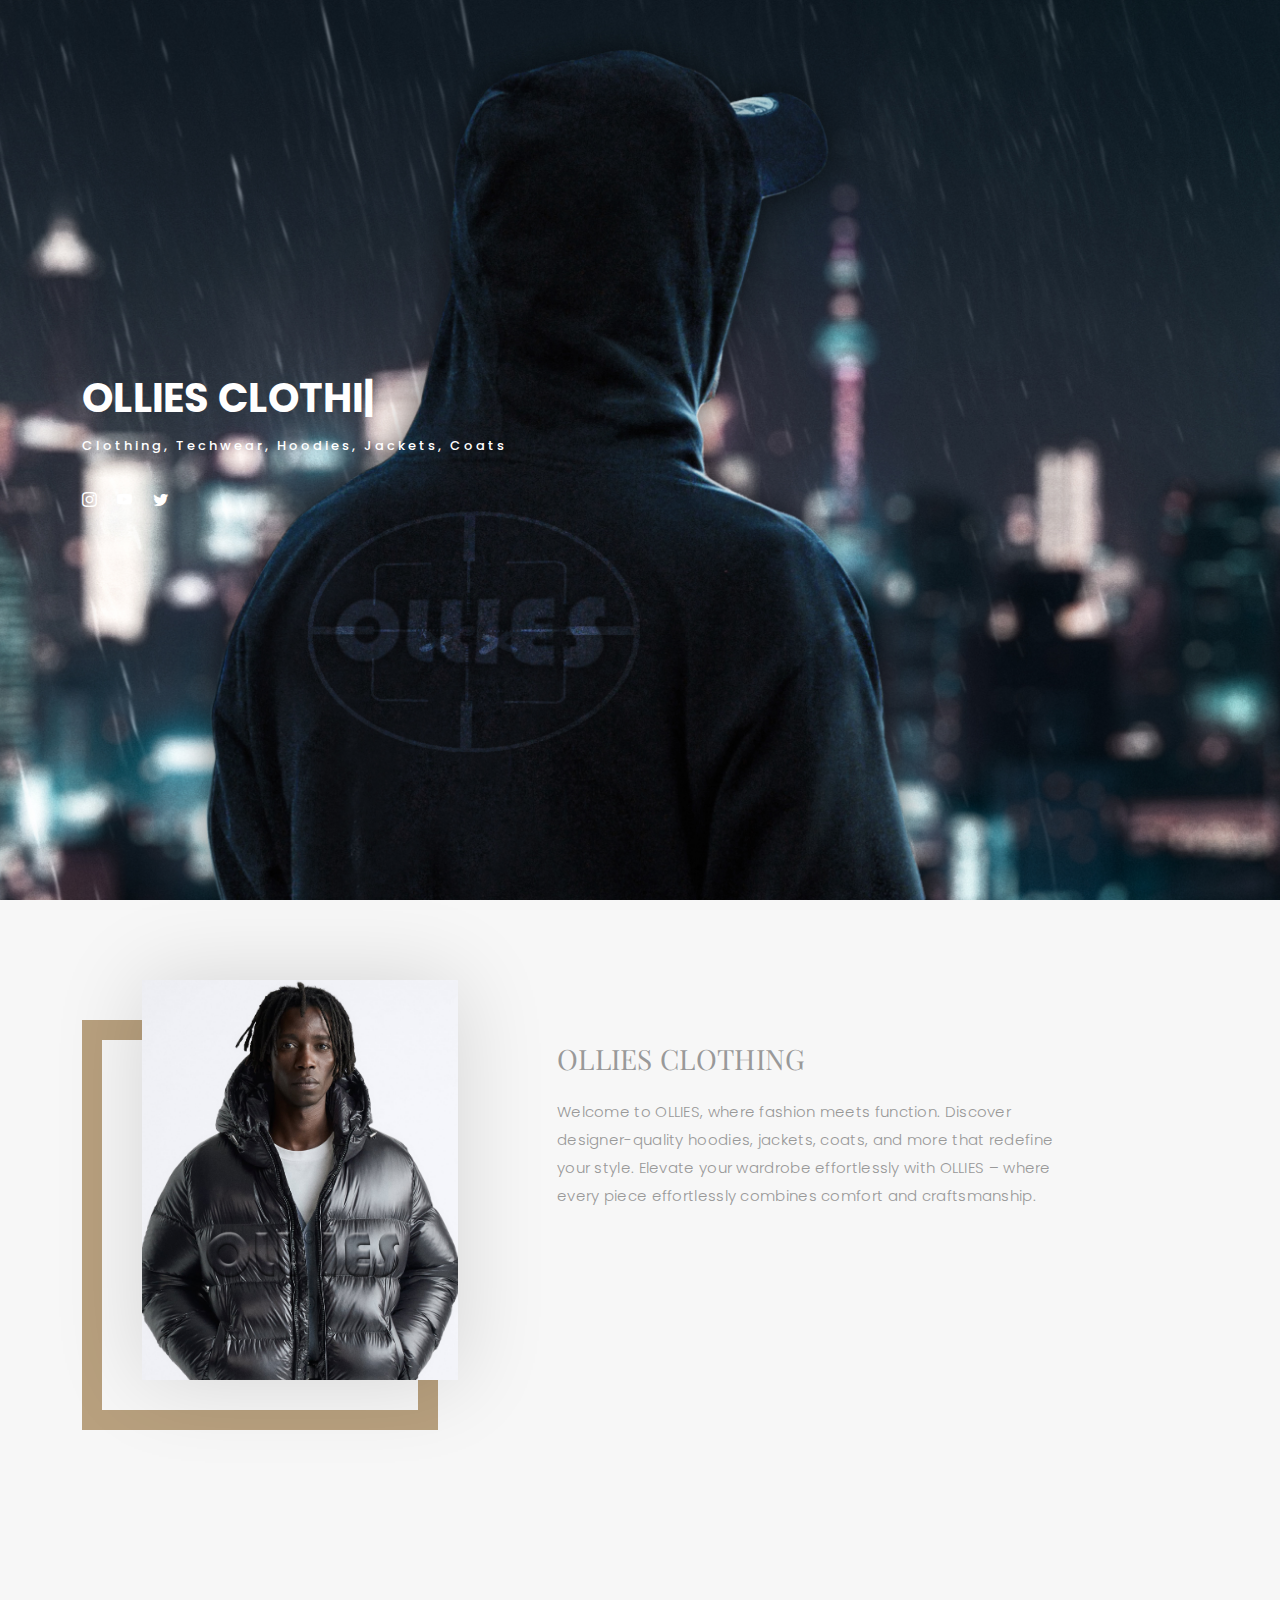
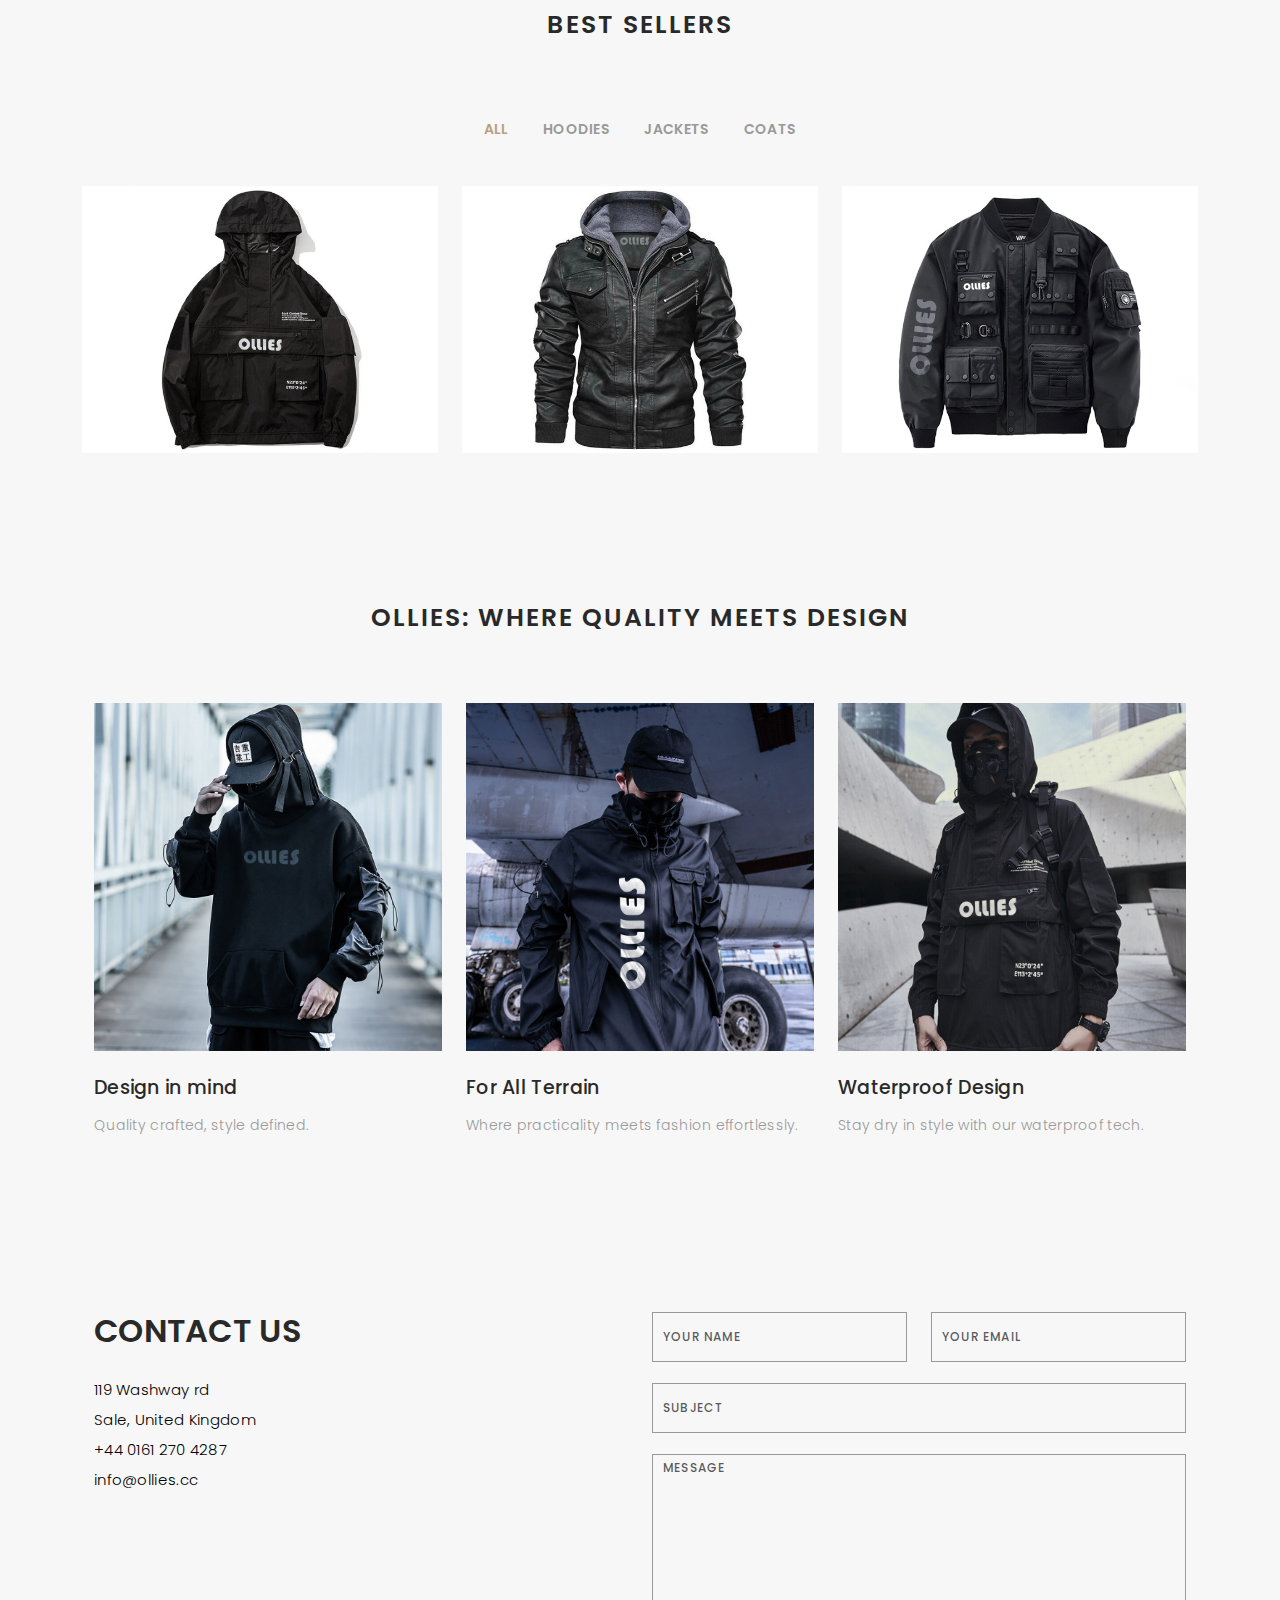
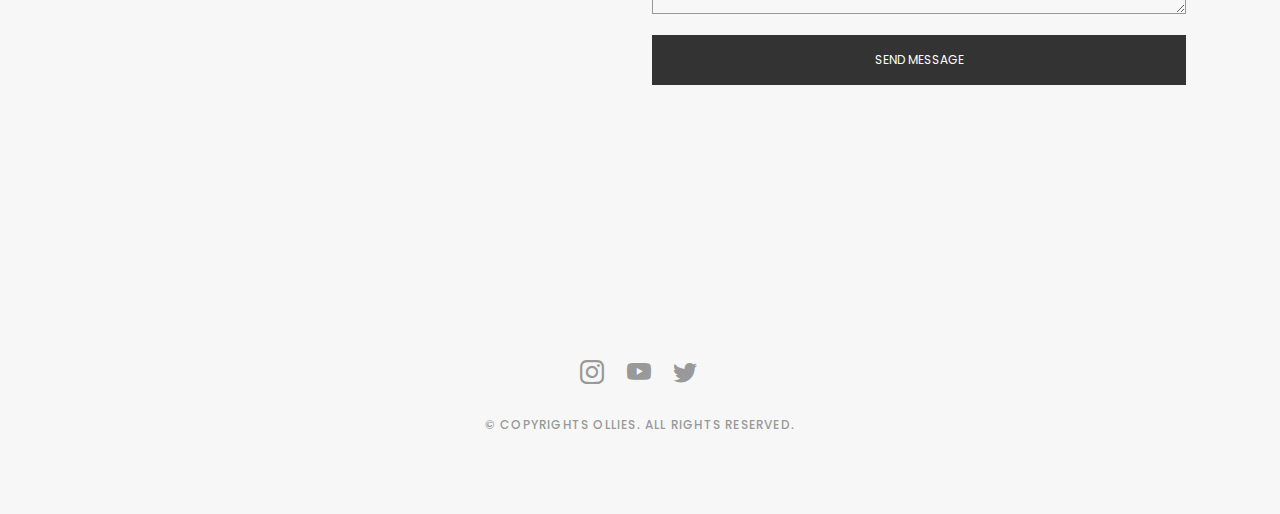
==== olliesco.html @ 20054f81 "olliesco webpage" ====
<!DOCTYPE html>
<html lang="en">

<head>
  <meta charset="utf-8">
  <meta content="width=device-width, initial-scale=1.0" name="viewport">

  <title>OLLIES Clothing</title>
  <meta content="" name="description">
  <meta content="" name="keywords">

  <!-- Favicons -->
  <link href="assets/img/favicon.png" rel="icon">
  <link href="assets/img/apple-touch-icon.png" rel="apple-touch-icon">

  <!-- Google Fonts -->
  <link href="https://fonts.googleapis.com/css?family=Poppins:300,300i,400,400i,500,500i,600,600i,700,700i|Playfair+Display:400,400i,500,500i,600,600i,700,700i,900,900i" rel="stylesheet">

  <!-- Vendor CSS Files -->
  <link href="assets/vendor/bootstrap/css/bootstrap.min.css" rel="stylesheet">
  <link href="assets/vendor/bootstrap-icons/bootstrap-icons.css" rel="stylesheet">
  <link href="assets/vendor/boxicons/css/boxicons.min.css" rel="stylesheet">
  <link href="assets/vendor/glightbox/css/glightbox.min.css" rel="stylesheet">
  <link href="assets/vendor/swiper/swiper-bundle.min.css" rel="stylesheet">

  <!-- Template Main CSS File -->
  <link href="assets/css/style.css" rel="stylesheet">

  <!-- =======================================================
  * Template Name: Folio
  * Updated: Jan 09 2024 with Bootstrap v5.3.2
  * Template URL: https://bootstrapmade.com/folio-bootstrap-portfolio-template/
  * Author: BootstrapMade.com
  * License: https://bootstrapmade.com/license/
  ======================================================== -->
</head>

<body>

  <!-- ======= Header ======= -->
  <header id="header" class="fixed-top ">
    <div class="container d-flex align-items-center justify-content-between">

      <a href="index.html" class="logo"><img src="assets/img/logo.png" alt="" class="img-fluid"></a>
      <!-- Uncomment below if you prefer to use an text logo -->
      <!-- <h1 class="logo"><a href="index.html">Folio</a></h1> -->

      <nav id="navbar" class="navbar">
        <ul>
          <li><a class="nav-link scrollto active" href="#hero">Home</a></li>
          <li><a class="nav-link scrollto" href="#about">About</a></li>
          <li><a class="nav-link  scrollto" href="#portfolio">Best Sellers</a></li>
          <li><a class="nav-link  scrollto" href="#journal">Designs</a></li>
          <li class="dropdown"><a href="#"><span>Products</span> <i class="bi bi-chevron-down"></i></a>
            <ul>
              <li><a href="#">HOODIES</a></li>
              <li><a href="#">JACKETS</a></li>
              <li><a href="#">COATS</a></li>
              <li><a href="#">SHIRTS</a></li>
            </ul>
          </li>
          <li><a class="nav-link scrollto" href="#contact">Contact</a></li>
        </ul>
        <i class="bi bi-list mobile-nav-toggle"></i>
      </nav><!-- .navbar -->

    </div>
  </header><!-- End Header -->

  <!-- ======= Hero Section ======= -->
  <div id="hero" class="home">

    <div class="container">
      <div class="hero-content">
        <h1>OLLIES <span class="typed" data-typed-items="Clothing, Techwear, Hoodies, Jackets, Coats"></span></h1>
        <p>Clothing, Techwear, Hoodies, Jackets, Coats</p>

        <ul class="list-unstyled list-social">
          <li><a href="https://www.instagram.com/ollies/"><i class="bi bi-instagram"></i></a></li>
          <li><a href="https://www.youtube.com/@OllieSHB"><i class="bi bi-youtube"></i></a></li>
          <li><a href="https://www.twitter.com/OLLIES/"><i class="bi bi-twitter"></i></a></li>
        </ul>
      </div>
    </div>
  </div><!-- End Hero -->

  <main id="main">

    <!-- ======= About Section ======= -->
    <div id="about" class="paddsection">
      <div class="container">
        <div class="row justify-content-between">

          <div class="col-lg-4 ">
            <div class="div-img-bg">
              <div class="about-img">
                <img src="assets/img/me.jpg" class="img-responsive" alt="me">
              </div>
            </div>
          </div>

          <div class="col-lg-7">
            <div class="about-descr">

              <p class="p-heading">OLLIES CLOTHING </p>
              <p class="separator">Welcome to OLLIES, where fashion meets function. Discover designer-quality hoodies, jackets, coats, and more that redefine your style. Elevate your wardrobe effortlessly with OLLIES – where every piece effortlessly combines comfort and craftsmanship.</p>

            </div>

          </div>
        </div>
      </div>
    </div><!-- End About Section -->

    <!-- ======= Services Section ======= -->
    <div id="services">
      

    <!-- ======= Portfolio Section ======= -->
    <div id="portfolio" class="paddsection">

      <div class="container">
        <div class="section-title text-center">
          <h2>BEST SELLERS</h2>
        </div>
      </div>

      <div class="container">

        <div class="row">
          <div class="col-lg-12 d-flex justify-content-center">
            <ul id="portfolio-flters">
              <li data-filter="*" class="filter-active">All</li>
              <li data-filter=".filter-app">Hoodies</li>
              <li data-filter=".filter-card">Jackets</li>
              <li data-filter=".filter-web">Coats</li>
            </ul>
          </div>
        </div>

        <div class="row portfolio-container">

          <div class="col-lg-4 col-md-6 portfolio-item filter-app">
            <img src="assets/img/portfolio/portfolio-1.jpg" class="img-fluid" alt="">
            <div class="portfolio-info">
              <h4>OLLIES WINTER TECH HOODIE</h4>
              <p>HOODIE</p>
              <a href="assets/img/portfolio/portfolio-1.jpg" data-gallery="portfolioGallery" class="portfolio-lightbox preview-link" title="App 1"><i class="bx bx-plus"></i></a>
              <a href="portfolio-details.html" class="details-link" title="More Details"><i class="bx bx-link"></i></a>
            </div>
          </div>

          <div class="col-lg-4 col-md-6 portfolio-item filter-web">
            <img src="assets/img/portfolio/portfolio-2.jpg" class="img-fluid" alt="">
            <div class="portfolio-info">
              <h4>OLLIES CYBER NIGHT JACKET</h4>
              <p>JACKET</p>
              <a href="assets/img/portfolio/portfolio-2.jpg" data-gallery="portfolioGallery" class="portfolio-lightbox preview-link" title="Web 3"><i class="bx bx-plus"></i></a>
              <a href="portfolio-details.html" class="details-link" title="More Details"><i class="bx bx-link"></i></a>
            </div>
          </div>

          <div class="col-lg-4 col-md-6 portfolio-item filter-app">
            <img src="assets/img/portfolio/portfolio-3.jpg" class="img-fluid" alt="">
            <div class="portfolio-info">
              <h4>OLLIES ALL TERRAIN COAT "ATC"</h4>
              <p>COAT</p>
              <a href="assets/img/portfolio/portfolio-3.jpg" data-gallery="portfolioGallery" class="portfolio-lightbox preview-link" title="App 2"><i class="bx bx-plus"></i></a>
              <a href="portfolio-details.html" class="details-link" title="More Details"><i class="bx bx-link"></i></a>
            </div>
          </div>

          <div class="col-lg-4 col-md-6 portfolio-item filter-card">

          </div>

          <div class="col-lg-4 col-md-6 portfolio-item filter-web">

          </div>

          <div class="col-lg-4 col-md-6 portfolio-item filter-app">

          </div>

    </div><!-- End Portfolio Section -->

    <!-- ======= Journal Section ======= -->
    <div id="journal" class="text-left paddsection">

      <div class="container">
        <div class="section-title text-center">
          <h2>OLLIES: Where Quality Meets Design</h2>
        </div>
      </div>

      <div class="container">
        <div class="journal-block">
          <div class="row">

            <div class="col-lg-4 col-md-6">
              <div class="journal-info">

                <a href="#"><img src="assets/img/blog-post-2.png" class="img-responsive" alt="img"></a>

                <div class="journal-txt">

                  <h4><a href="#">Design in mind</a></h4>
                  <p class="separator">Quality crafted, style defined.
                  </p>

                </div>

              </div>
            </div>

            <div class="col-lg-4 col-md-6">
              <div class="journal-info">

                <a href="#"><img src="assets/img/blog-post-1.png" class="img-responsive" alt="img"></a>

                <div class="journal-txt">

                  <h4><a href="#">For All Terrain</a></h4>
                  <p class="separator">Where practicality meets fashion effortlessly.
                  </p>

                </div>

              </div>
            </div>

            <div class="col-lg-4 col-md-6">
              <div class="journal-info">

                <a href="#"><img src="assets/img/blog-post-3.png" class="img-responsive" alt="img"></a>

                <div class="journal-txt">

                  <h4><a href="#">Waterproof Design</a></h4>
                  <p class="separator">Stay dry in style with our waterproof tech.
                  </p>

                </div>

              </div>
            </div>

          </div>
        </div>
      </div>

    </div><!-- End Journal Section -->

    <!-- ======= Contact Section ======= -->
    <div id="contact" class="paddsection">
      <div class="container">
        <div class="contact-block1">
          <div class="row">

            <div class="col-lg-6">
              <div class="contact-contact">

                <h2 class="mb-30">CONTACT US</h2>

                <ul class="contact-details">
                  <li><span>119 Washway rd</span></li>
                  <li><span>Sale, United Kingdom</span></li>
                  <li><span>+44 0161 270 4287</span></li>
                  <li><span>info@ollies.cc</span></li>
                </ul>

              </div>
            </div>

            <div class="col-lg-6">
              <form action="forms/contact.php" method="post" role="form" class="php-email-form">
                <div class="row gy-3">

                  <div class="col-lg-6">
                    <div class="form-group contact-block1">
                      <input type="text" name="name" class="form-control" id="name" placeholder="Your Name" required>
                    </div>
                  </div>

                  <div class="col-lg-6">
                    <div class="form-group">
                      <input type="email" class="form-control" name="email" id="email" placeholder="Your Email" required>
                    </div>
                  </div>

                  <div class="col-lg-12">
                    <div class="form-group">
                      <input type="text" class="form-control" name="subject" id="subject" placeholder="Subject" required>
                    </div>
                  </div>

                  <div class="col-lg-12">
                    <div class="form-group">
                      <textarea class="form-control" name="message" placeholder="Message" required></textarea>
                    </div>
                  </div>

                  <div class="col-lg-12">
                    <div class="loading">Loading</div>
                    <div class="error-message"></div>
                    <div class="sent-message">Your message has been sent. Thank you!</div>
                  </div>

                  <div class="mt-0">
                    <input type="submit" class="btn btn-defeault btn-send" value="Send message">
                  </div>

                </div>
              </form>
            </div>
          </div>
        </div>
      </div>
    </div><!-- End Contact Section -->

  </main><!-- End #main -->

  <!-- ======= Footer ======= -->
  <div id="footer" class="text-center">
    <div class="container">
      <div class="socials-media text-center">

        <ul class="list-unstyled">
          <li><a href="https://www.instagram.com/ollies.cc/"><i class="bi bi-instagram"></i></a></li>
          <li><a href="https://www.youtube.com/@OllieSHB"><i class="bi bi-youtube"></i></a></li>
          <li><a href="https://www.twitter.com/OLLIES/"><i class="bi bi-twitter"></i></a></li>
        </ul>

      </div>

      <p>&copy; Copyrights OLLIES. All rights reserved.</p>

      <div class="credits">
        <!--
        All the links in the footer should remain intact.
        You can delete the links only if you purchased the pro version.
        Licensing information: https://bootstrapmade.com/license/
        Purchase the pro version with working PHP/AJAX contact form: https://bootstrapmade.com/buy/?theme=Folio
      -->
        
      </div>

    </div>
  </div><!-- End Footer -->

  <a href="#" class="back-to-top d-flex align-items-center justify-content-center"><i class="bi bi-arrow-up-short"></i></a>

  <!-- Vendor JS Files -->
  <script src="assets/vendor/bootstrap/js/bootstrap.bundle.min.js"></script>
  <script src="assets/vendor/glightbox/js/glightbox.min.js"></script>
  <script src="assets/vendor/isotope-layout/isotope.pkgd.min.js"></script>
  <script src="assets/vendor/swiper/swiper-bundle.min.js"></script>
  <script src="assets/vendor/typed.js/typed.umd.js"></script>
  <script src="assets/vendor/php-email-form/validate.js"></script>

  <!-- Template Main JS File -->
  <script src="assets/js/main.js"></script>

</body>

</html>
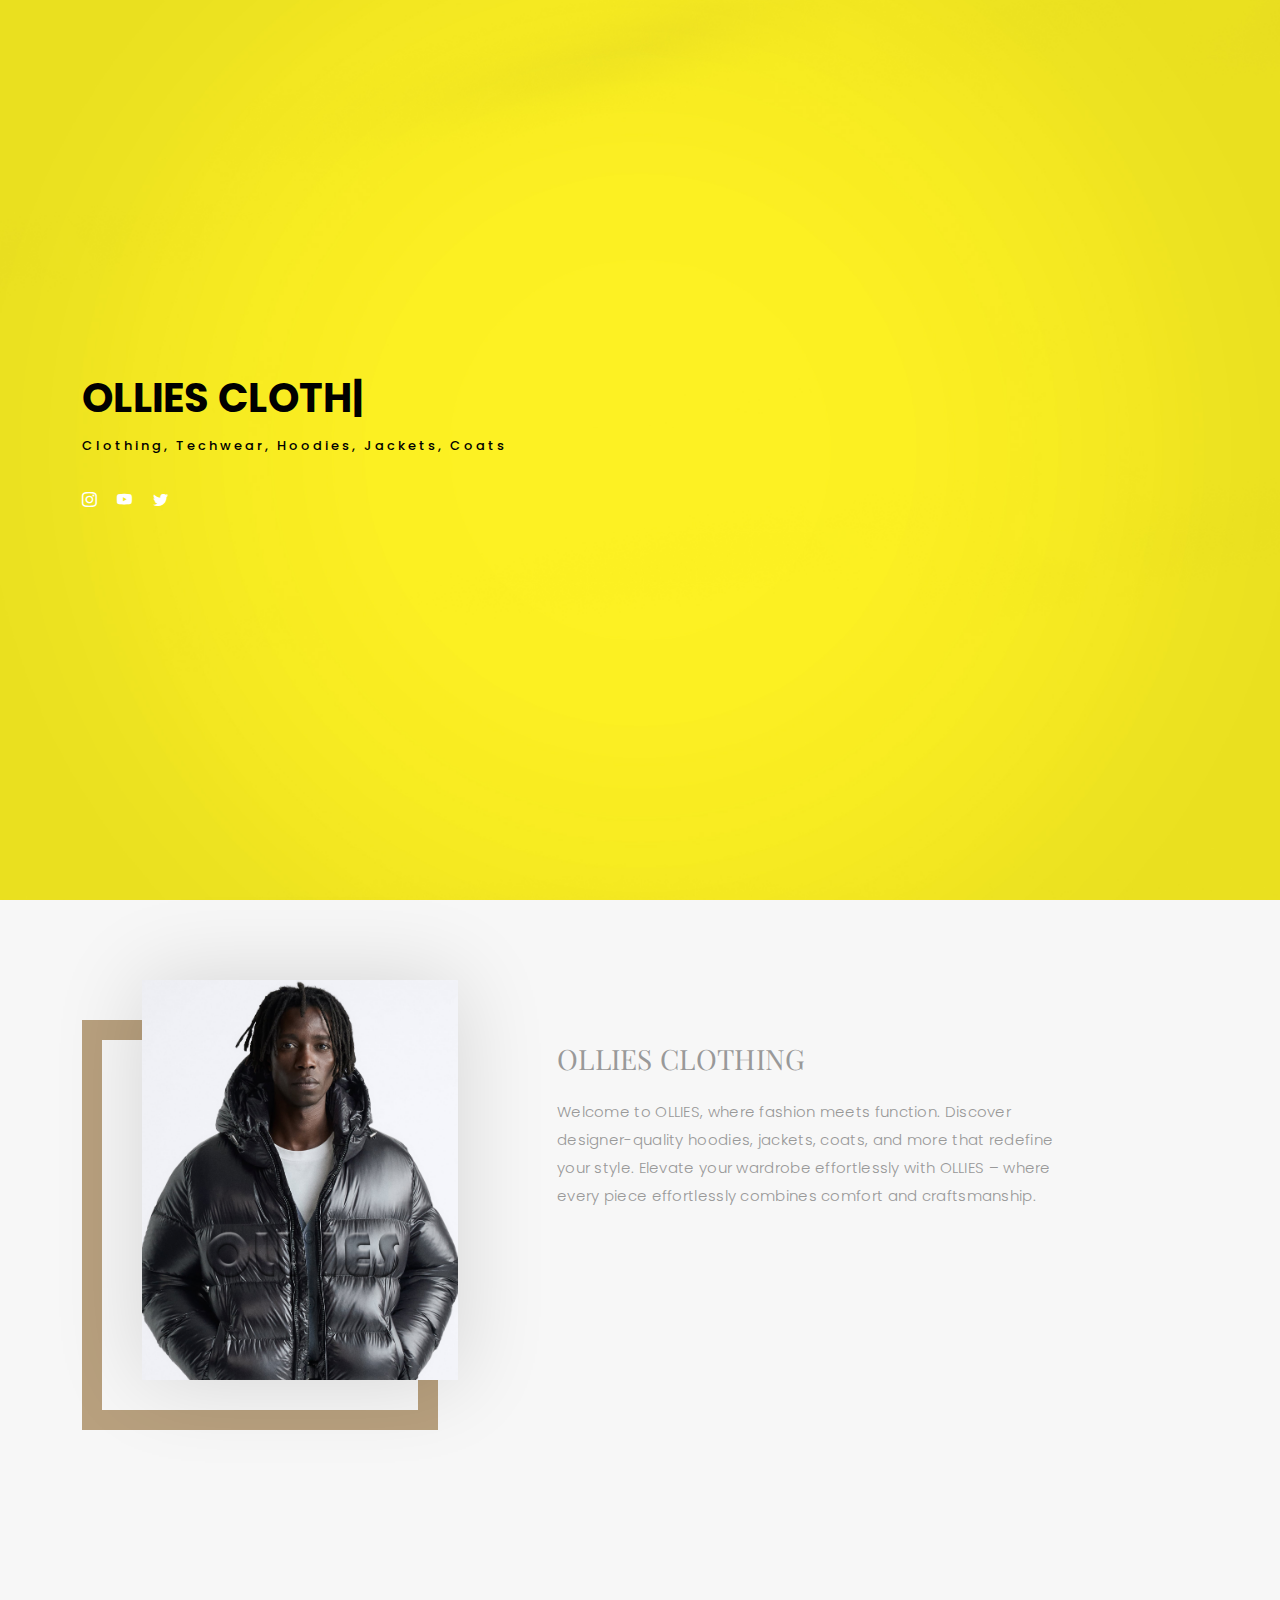
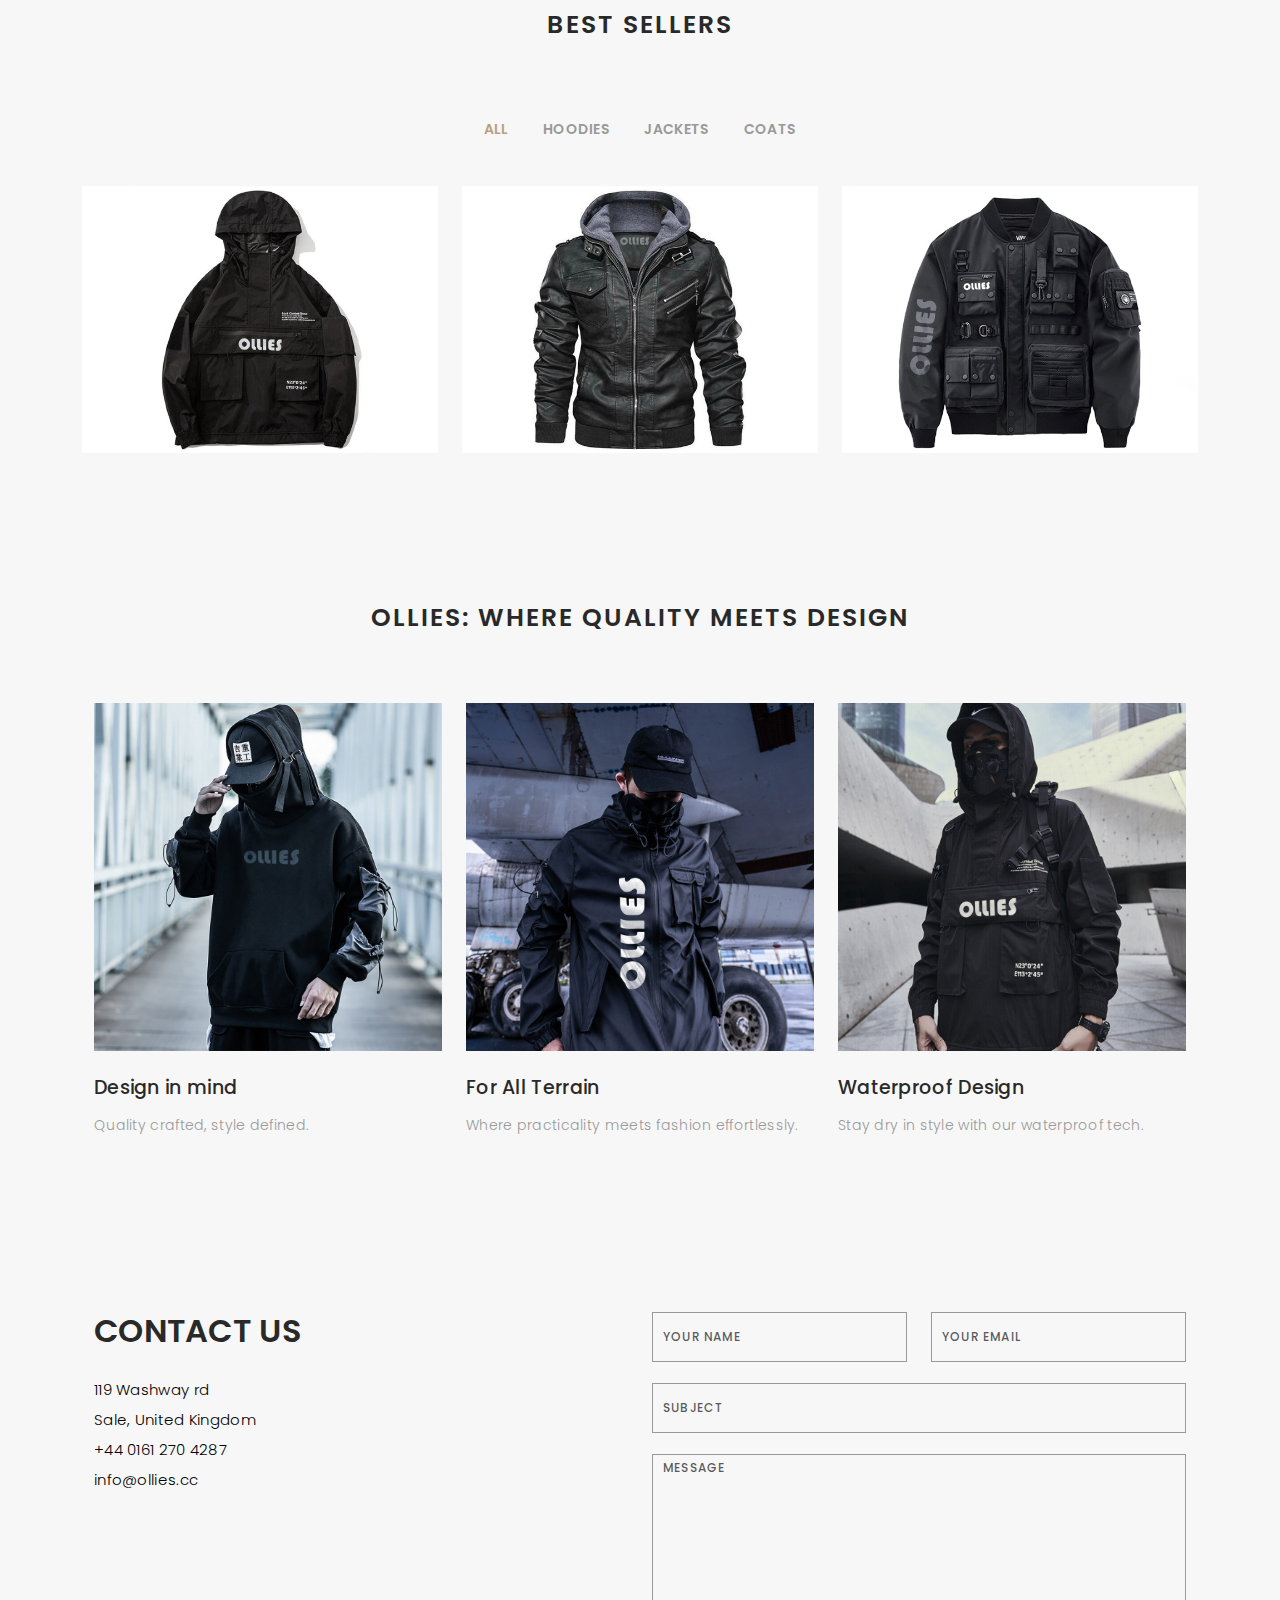
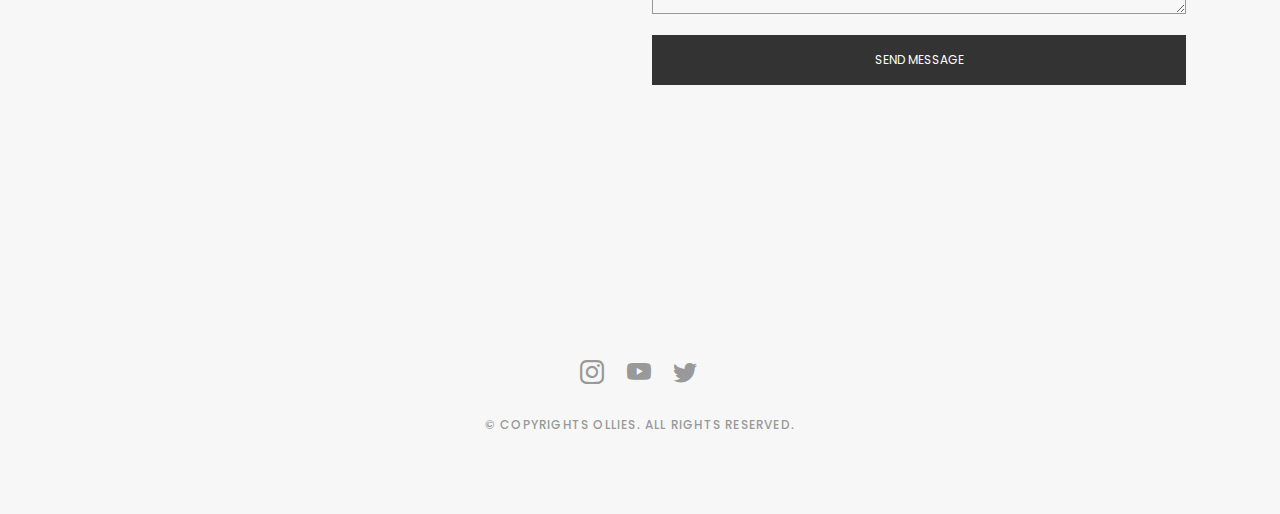
==== commit e21dd956: "color change" ====
--- a/olliesco.html
+++ b/olliesco.html
@@ -72,8 +72,8 @@
 
     <div class="container">
       <div class="hero-content">
-        <h1>OLLIES <span class="typed" data-typed-items="Clothing, Techwear, Hoodies, Jackets, Coats"></span></h1>
-        <p>Clothing, Techwear, Hoodies, Jackets, Coats</p>
+        <h1><font color="#000000"> OLLIES <span class="typed" data-typed-items="Clothing, Techwear, Hoodies, Jackets, Coats"></span></font></h1>
+        <p><font color="#000000">Clothing, Techwear, Hoodies, Jackets, Coats</font></p>
 
         <ul class="list-unstyled list-social">
           <li><a href="https://www.instagram.com/ollies/"><i class="bi bi-instagram"></i></a></li>
